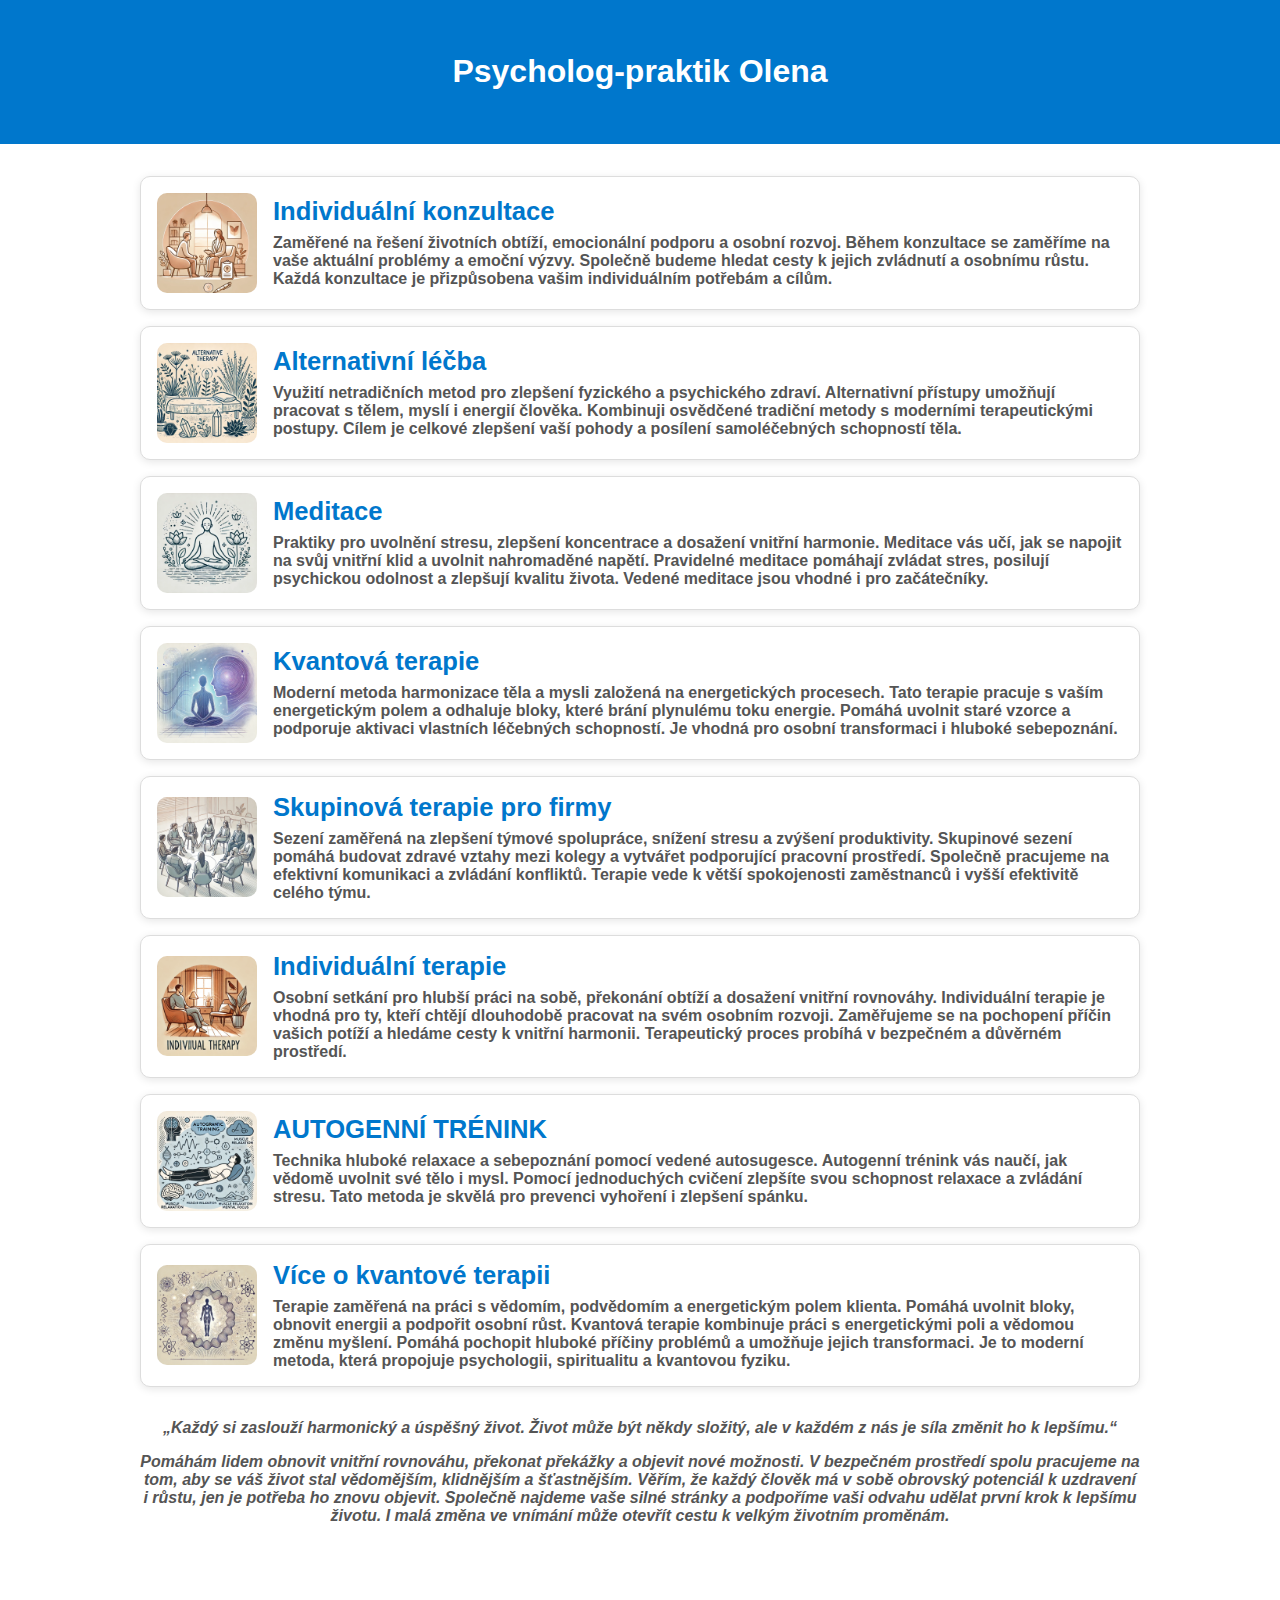
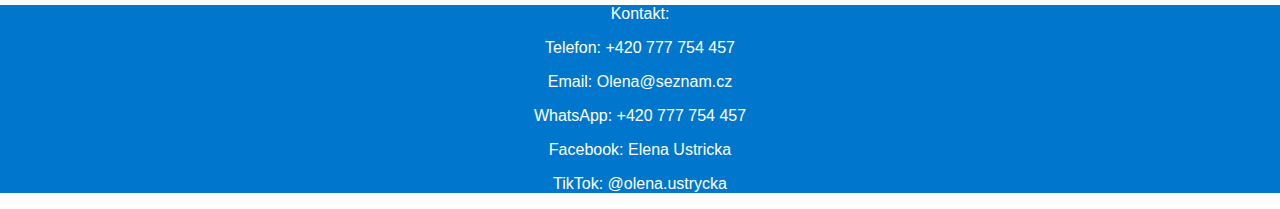
==== index.html @ 97b5c7a5 "Add files via upload" ====
<!DOCTYPE html>
<html lang="cs">
<head>
    <meta charset="UTF-8">
    <meta name="viewport" content="width=device-width, initial-scale=1.0">
    <title>Psycholog-praktik - Olena Ustrycka</title>
    <style>
        body {
            font-family: Arial, sans-serif;
            margin: 0;
            padding: 0;
            background-color: #ffffff;
            color: #333;
        }
        header {
            text-align: center;
            padding: 2rem 1rem;
            background-color: #0077cc;
        }
        .container {
            width: 90%;
            max-width: 1000px;
            margin: 0 auto;
            padding: 2rem 0;
        }
        .service {
            display: flex;
            align-items: center;
            background-color: white;
            border: 1px solid #ddd;
            border-radius: 10px;
            margin-bottom: 1rem;
            padding: 1rem;
            box-shadow: 0 2px 8px rgba(0,0,0,0.1);
        }
        .service img {
            width: 100px;
            height: 100px;
            object-fit: cover;
            margin-right: 1rem;
            border-radius: 10px;
        }
        .service-info h3 {
            margin: 0;
            font-size: 1.6rem;
            color: #0077cc;
        }
        .service-info p {
            margin: 0.5rem 0 0;
            color: #555;
            font-weight: bold;
             font-size: 1rem;
        }
        .quote {
            text-align: center;
            font-style: italic;
            margin: 2rem 0;
            color: #555;
            font-weight: bold;
        }
        .footer {
            background-color: #0077cc;
            color: white;
            text-align: center;
            padding: 1rem;
            margin-top: 2rem;
            margin: 0;
            padding: 0%;

        }
        .footer a {
            color: white;
            text-decoration: none;
        }
    </style>
</head>
<body>

<header>
    <div class="footer">
    <h1>Psycholog-praktik Olena</h1>
</header>

<div class="container">

    <div class="service">
        <img src="6.webp" alt="Individuální konzultace">
        <div class="service-info">
            <h3>Individuální konzultace</h3>
            <p>Zaměřené na řešení životních obtíží, emocionální podporu a osobní rozvoj.
                Během konzultace se zaměříme na vaše aktuální problémy a emoční výzvy.
                 Společně budeme hledat cesty k jejich zvládnutí a osobnímu růstu. 
                 Každá konzultace je přizpůsobena vašim individuálním potřebám a cílům.</p>
        </div>
    </div>

    <div class="service">
        <img src="5.webp" alt="Alternativní léčba">
        <div class="service-info">
            <h3>Alternativní léčba</h3>
            <p>Využití netradičních metod pro zlepšení fyzického a psychického zdraví.
                Alternativní přístupy umožňují pracovat s tělem, myslí i energií člověka. Kombinuji osvědčené tradiční metody s moderními terapeutickými postupy. Cílem je celkové zlepšení vaší pohody a posílení samoléčebných schopností těla.</p>
        </div>
    </div>

    <div class="service">
        <img src="4.webp" alt="Meditace">
        <div class="service-info">
            <h3>Meditace</h3>
            <p>Praktiky pro uvolnění stresu, zlepšení koncentrace a dosažení vnitřní harmonie.
                Meditace vás učí, jak se napojit na svůj vnitřní klid a uvolnit nahromaděné napětí. Pravidelné meditace pomáhají zvládat stres, posilují psychickou odolnost a zlepšují kvalitu života. Vedené meditace jsou vhodné i pro začátečníky.</p>
        </div>
    </div>

    <div class="service">
        <img src="3.webp" alt="Kvantová terapie">
        <div class="service-info">
            <h3>Kvantová terapie</h3>
            <p>Moderní metoda harmonizace těla a mysli založená na energetických procesech.
                Tato terapie pracuje s vaším energetickým polem a odhaluje bloky, které brání plynulému toku energie. Pomáhá uvolnit staré vzorce a podporuje aktivaci vlastních léčebných schopností. Je vhodná pro osobní transformaci i hluboké sebepoznání.</p>
        </div>
    </div>

    <div class="service">
        <img src="2.webp" alt="Skupinová terapie pro firmy">
        <div class="service-info">
            <h3>Skupinová terapie pro firmy</h3>
            <p>Sezení zaměřená na zlepšení týmové spolupráce, snížení stresu a zvýšení produktivity.
                Skupinové sezení pomáhá budovat zdravé vztahy mezi kolegy a vytvářet podporující pracovní prostředí. Společně pracujeme na efektivní komunikaci a zvládání konfliktů. Terapie vede k větší spokojenosti zaměstnanců i vyšší efektivitě celého týmu.</p>
        </div>
    </div>

    <div class="service">
        <img src="1.webp" alt="Individuální terapie">
        <div class="service-info">
            <h3>Individuální terapie</h3>
            <p>Osobní setkání pro hlubší práci na sobě, překonání obtíží a dosažení vnitřní rovnováhy.
                Individuální terapie je vhodná pro ty, kteří chtějí dlouhodobě pracovat na svém osobním rozvoji. Zaměřujeme se na pochopení příčin vašich potíží a hledáme cesty k vnitřní harmonii. Terapeutický proces probíhá v bezpečném a důvěrném prostředí.</p>
        </div>
    </div>

    <div class="service">
        <img src="7.webp" alt="Autogenní trénink">
        <div class="service-info">
            <h3>AUTOGENNÍ TRÉNINK</h3>
            <p>Technika hluboké relaxace a sebepoznání pomocí vedené autosugesce.
                Autogenní trénink vás naučí, jak vědomě uvolnit své tělo i mysl. Pomocí jednoduchých cvičení zlepšíte svou schopnost relaxace a zvládání stresu. Tato metoda je skvělá pro prevenci vyhoření i zlepšení spánku.</p>
        </div>
    </div>

    <div class="service">
        <img src="8.webp" alt="Kvantová terapie detailně">
        <div class="service-info">
            <h3>Více o kvantové terapii</h3>
            <p>Terapie zaměřená na práci s vědomím, podvědomím a energetickým polem klienta. Pomáhá uvolnit bloky, obnovit energii a podpořit osobní růst.
                Kvantová terapie kombinuje práci s energetickými poli a vědomou změnu myšlení. Pomáhá pochopit hluboké příčiny problémů a umožňuje jejich transformaci. Je to moderní metoda, která propojuje psychologii, spiritualitu a kvantovou fyziku.
                
                </p>
        </div>
    </div>

    <div class="quote">
        „Každý si zaslouží harmonický a úspěšný život. Život může být někdy složitý, ale v každém z nás je síla změnit ho k lepšímu.“  
    </p> Pomáhám lidem obnovit vnitřní rovnováhu, překonat překážky a objevit nové možnosti. V bezpečném prostředí spolu pracujeme na tom, aby se váš život stal vědomějším, klidnějším a šťastnějším.  
        Věřím, že každý člověk má v sobě obrovský potenciál k uzdravení i růstu, jen je potřeba ho znovu objevit. Společně najdeme vaše silné stránky a podpoříme vaši odvahu udělat první krok k lepšímu životu.  
        I malá změna ve vnímání může otevřít cestu k velkým životním proměnám.
    </div>
         </p>

</div>

<div class="footer">
    <p>Kontakt:</p>
    <p>Telefon: <a href="tel:+420777754457">+420 777 754 457</a></p>
    <p>Email: <a href="mailto:Olena@seznam.cz">Olena@seznam.cz</a></p>
    <p>WhatsApp: <a href="https://wa.me/420777754457" target="_blank">+420 777 754 457</a></p>
    <p>Facebook: <a href="https://www.facebook.com/share/1AzVaEaFmD/?mibextid=wwXIfr" target="_blank">Elena Ustricka</a></p>
    <p>TikTok: <a href="https://www.tiktok.com/@yourusername" target="_blank">@olena.ustrycka</a></p>

</div>

</body>
</html>
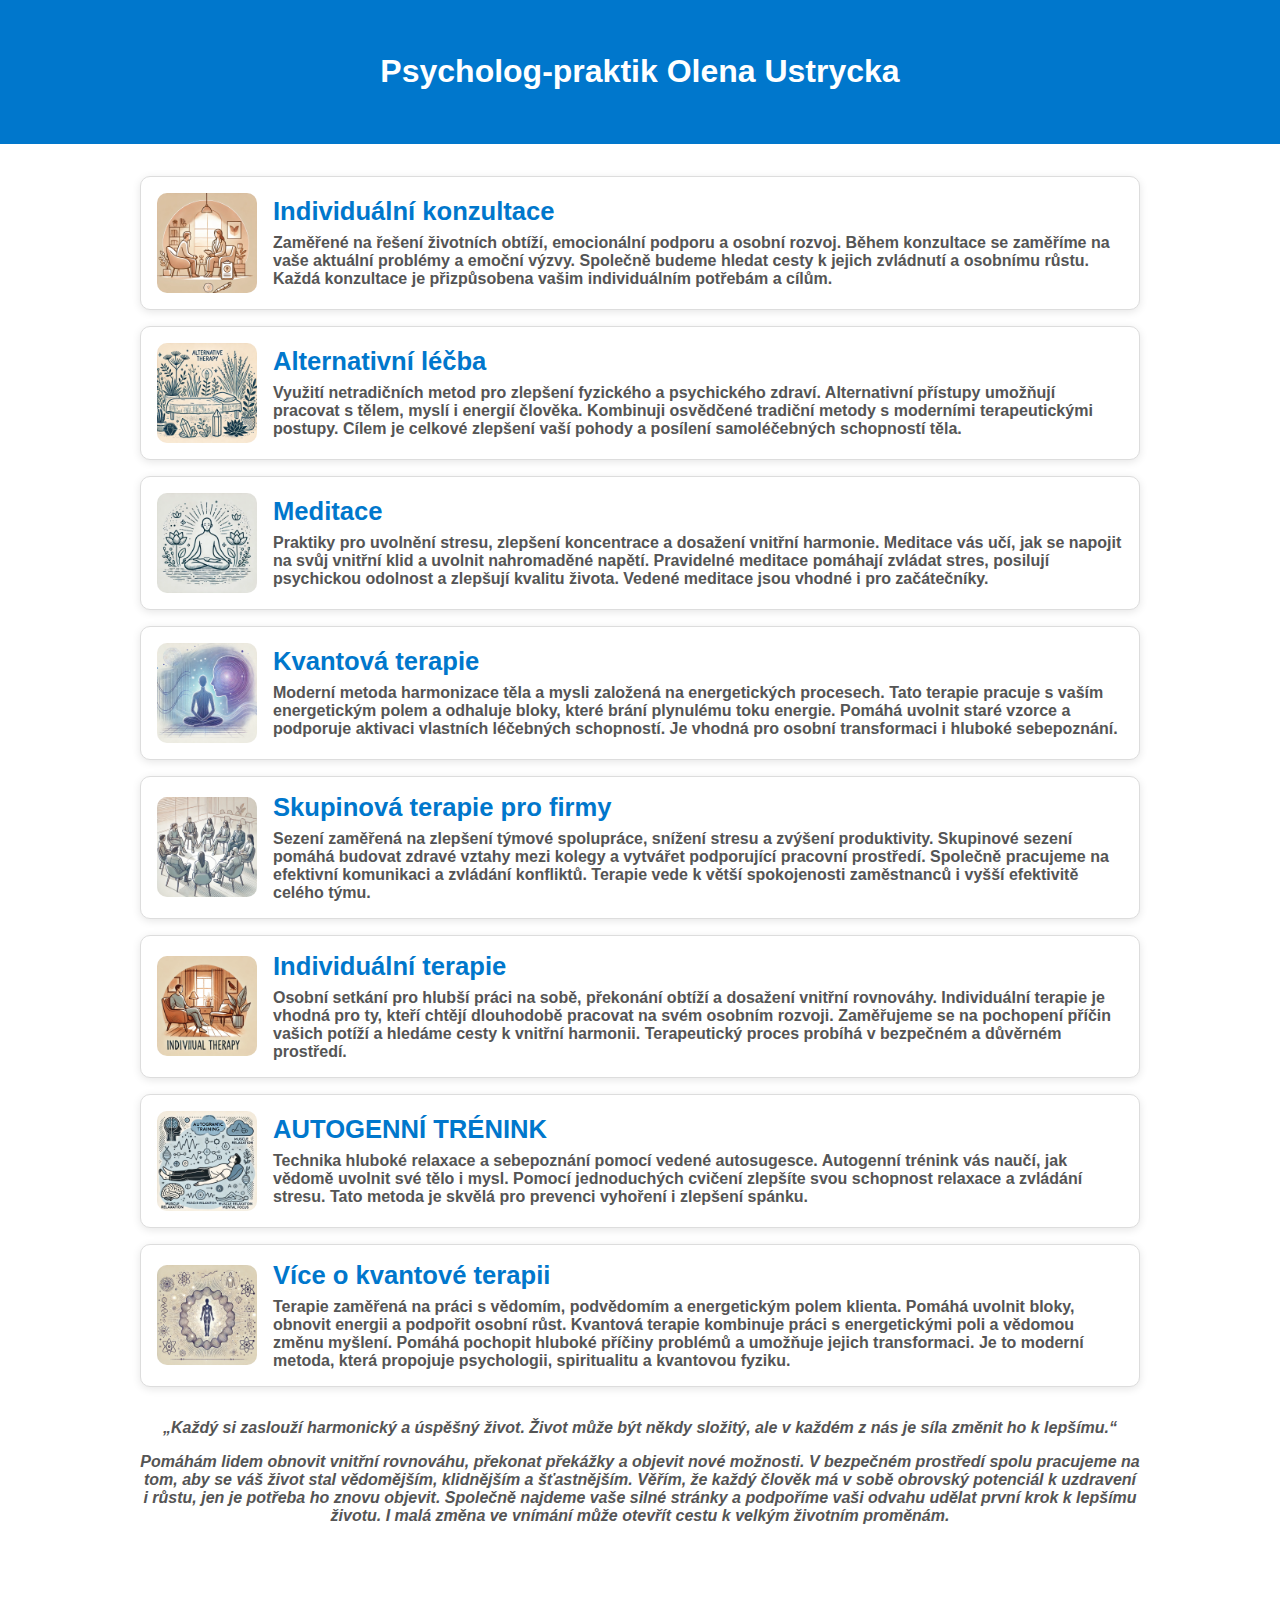
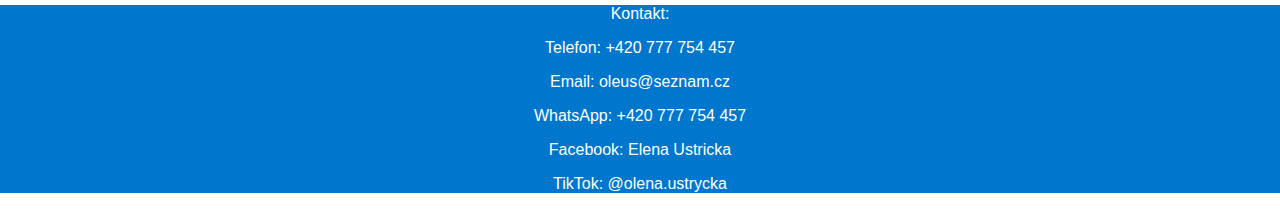
==== commit a8db1bdb: "Update index.html" ====
--- a/index.html
+++ b/index.html
@@ -78,7 +78,7 @@
 
 <header>
     <div class="footer">
-    <h1>Psycholog-praktik Olena</h1>
+    <h1>Psycholog-praktik Olena Ustrycka</h1>
 </header>
 
 <div class="container">
@@ -172,7 +172,7 @@
 <div class="footer">
     <p>Kontakt:</p>
     <p>Telefon: <a href="tel:+420777754457">+420 777 754 457</a></p>
-    <p>Email: <a href="mailto:Olena@seznam.cz">Olena@seznam.cz</a></p>
+    <p>Email: <a href="mailto:Olena@seznam.cz">oleus@seznam.cz</a></p>
     <p>WhatsApp: <a href="https://wa.me/420777754457" target="_blank">+420 777 754 457</a></p>
     <p>Facebook: <a href="https://www.facebook.com/share/1AzVaEaFmD/?mibextid=wwXIfr" target="_blank">Elena Ustricka</a></p>
     <p>TikTok: <a href="https://www.tiktok.com/@yourusername" target="_blank">@olena.ustrycka</a></p>
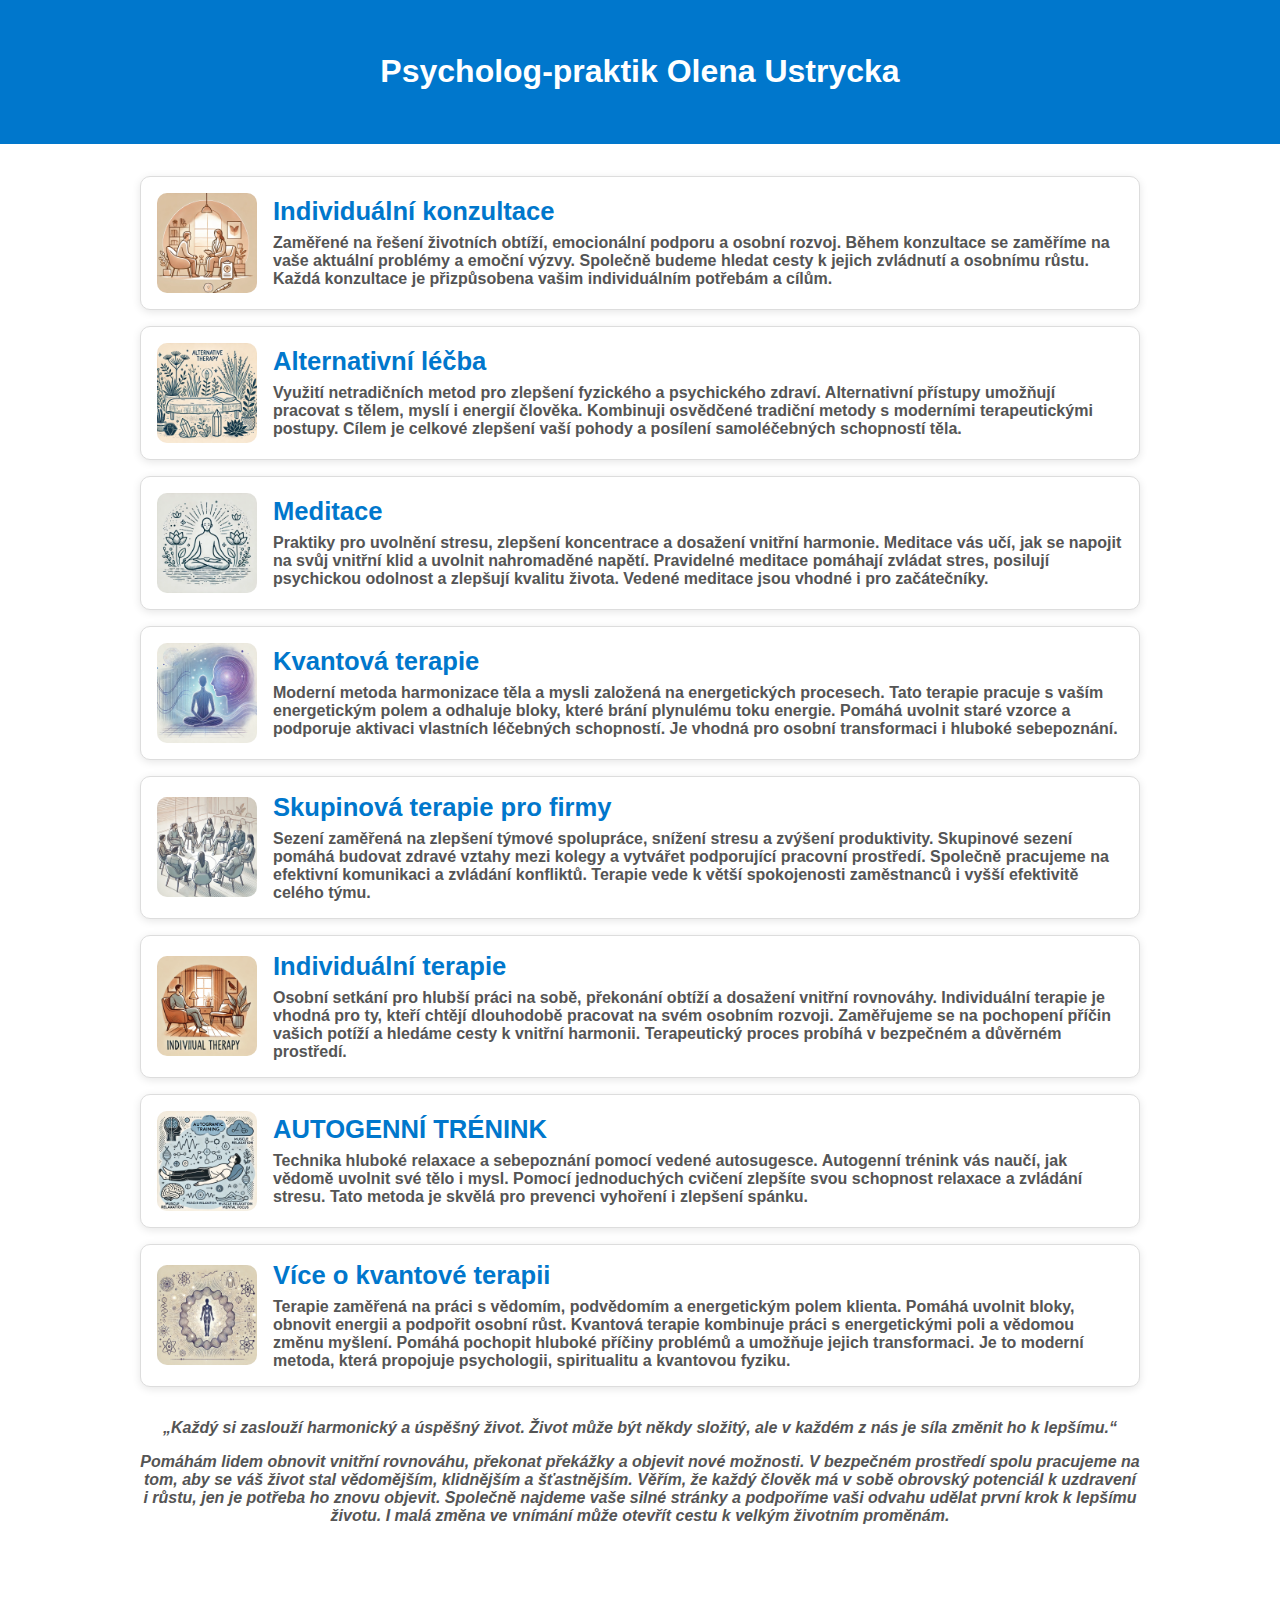
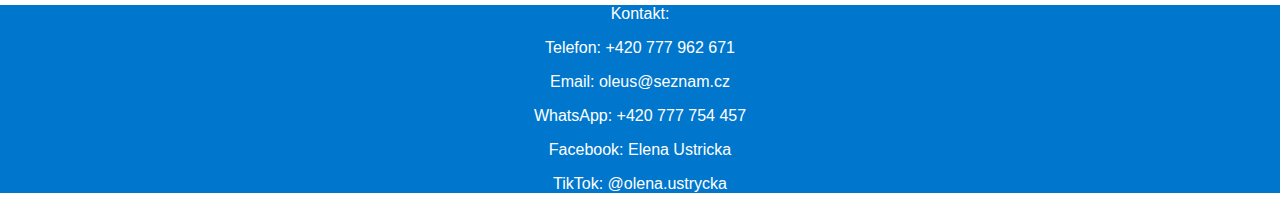
==== commit 62813af1: "Update index.html" ====
--- a/index.html
+++ b/index.html
@@ -171,7 +171,7 @@
 
 <div class="footer">
     <p>Kontakt:</p>
-    <p>Telefon: <a href="tel:+420777754457">+420 777 754 457</a></p>
+    <p>Telefon: <a href="tel:+420777754457">+420 777 962 671</a></p>
     <p>Email: <a href="mailto:Olena@seznam.cz">oleus@seznam.cz</a></p>
     <p>WhatsApp: <a href="https://wa.me/420777754457" target="_blank">+420 777 754 457</a></p>
     <p>Facebook: <a href="https://www.facebook.com/share/1AzVaEaFmD/?mibextid=wwXIfr" target="_blank">Elena Ustricka</a></p>
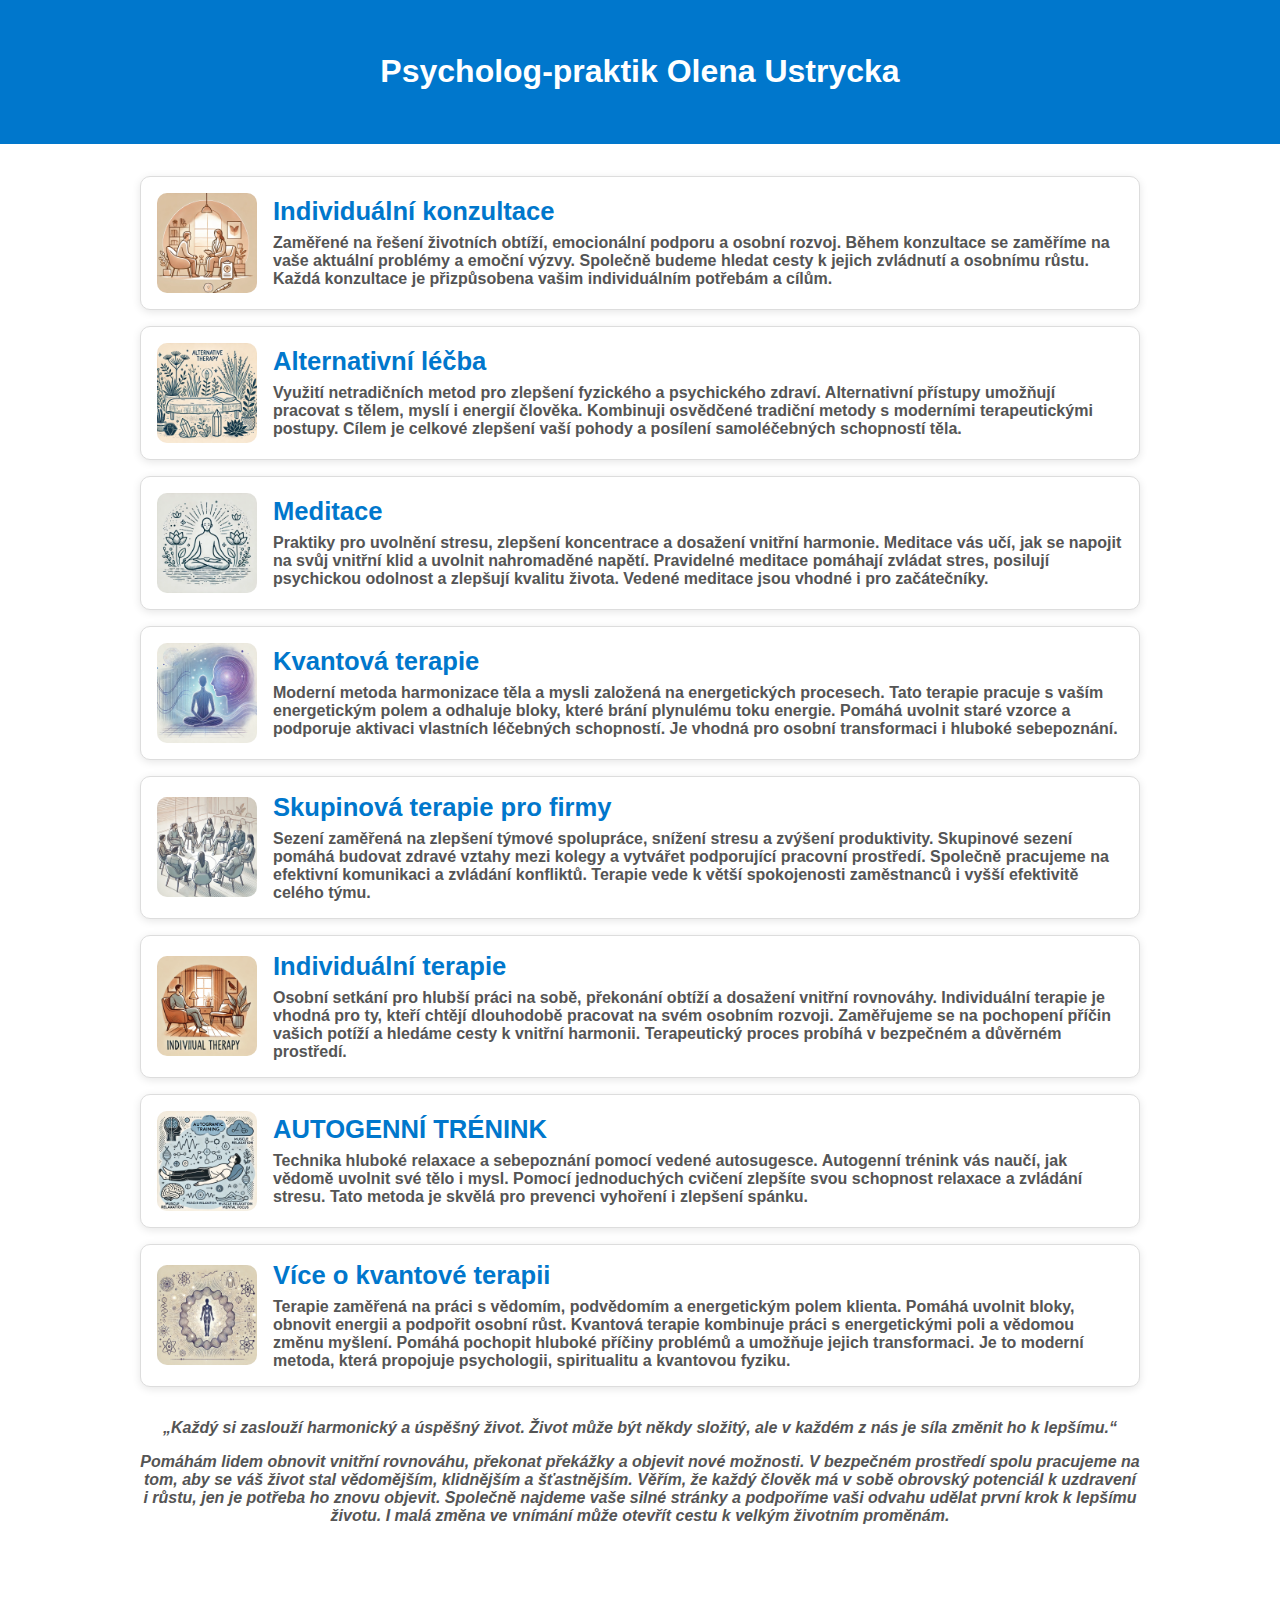
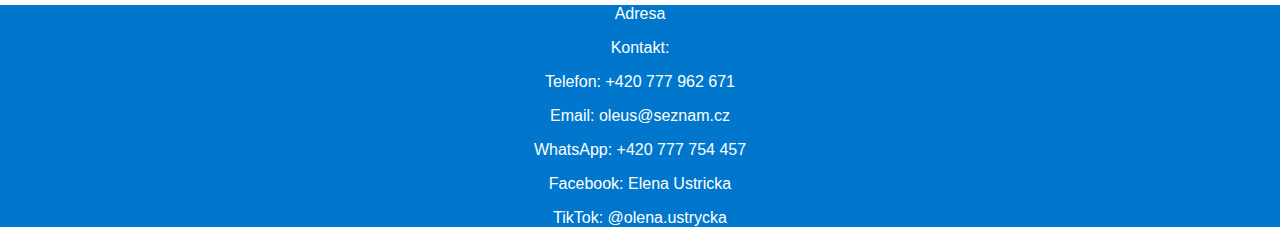
==== commit 8a0da004: "Update index.html" ====
--- a/index.html
+++ b/index.html
@@ -169,7 +169,8 @@
 
 </div>
 
-<div class="footer">
+<div class="footer">
+    <p>Adresa <a href=" https://maps.app.goo.gl/xrYKgYmFKvtULxav5?g_st=com.google.maps.preview.copy"</a></p>
     <p>Kontakt:</p>
     <p>Telefon: <a href="tel:+420777754457">+420 777 962 671</a></p>
     <p>Email: <a href="mailto:Olena@seznam.cz">oleus@seznam.cz</a></p>
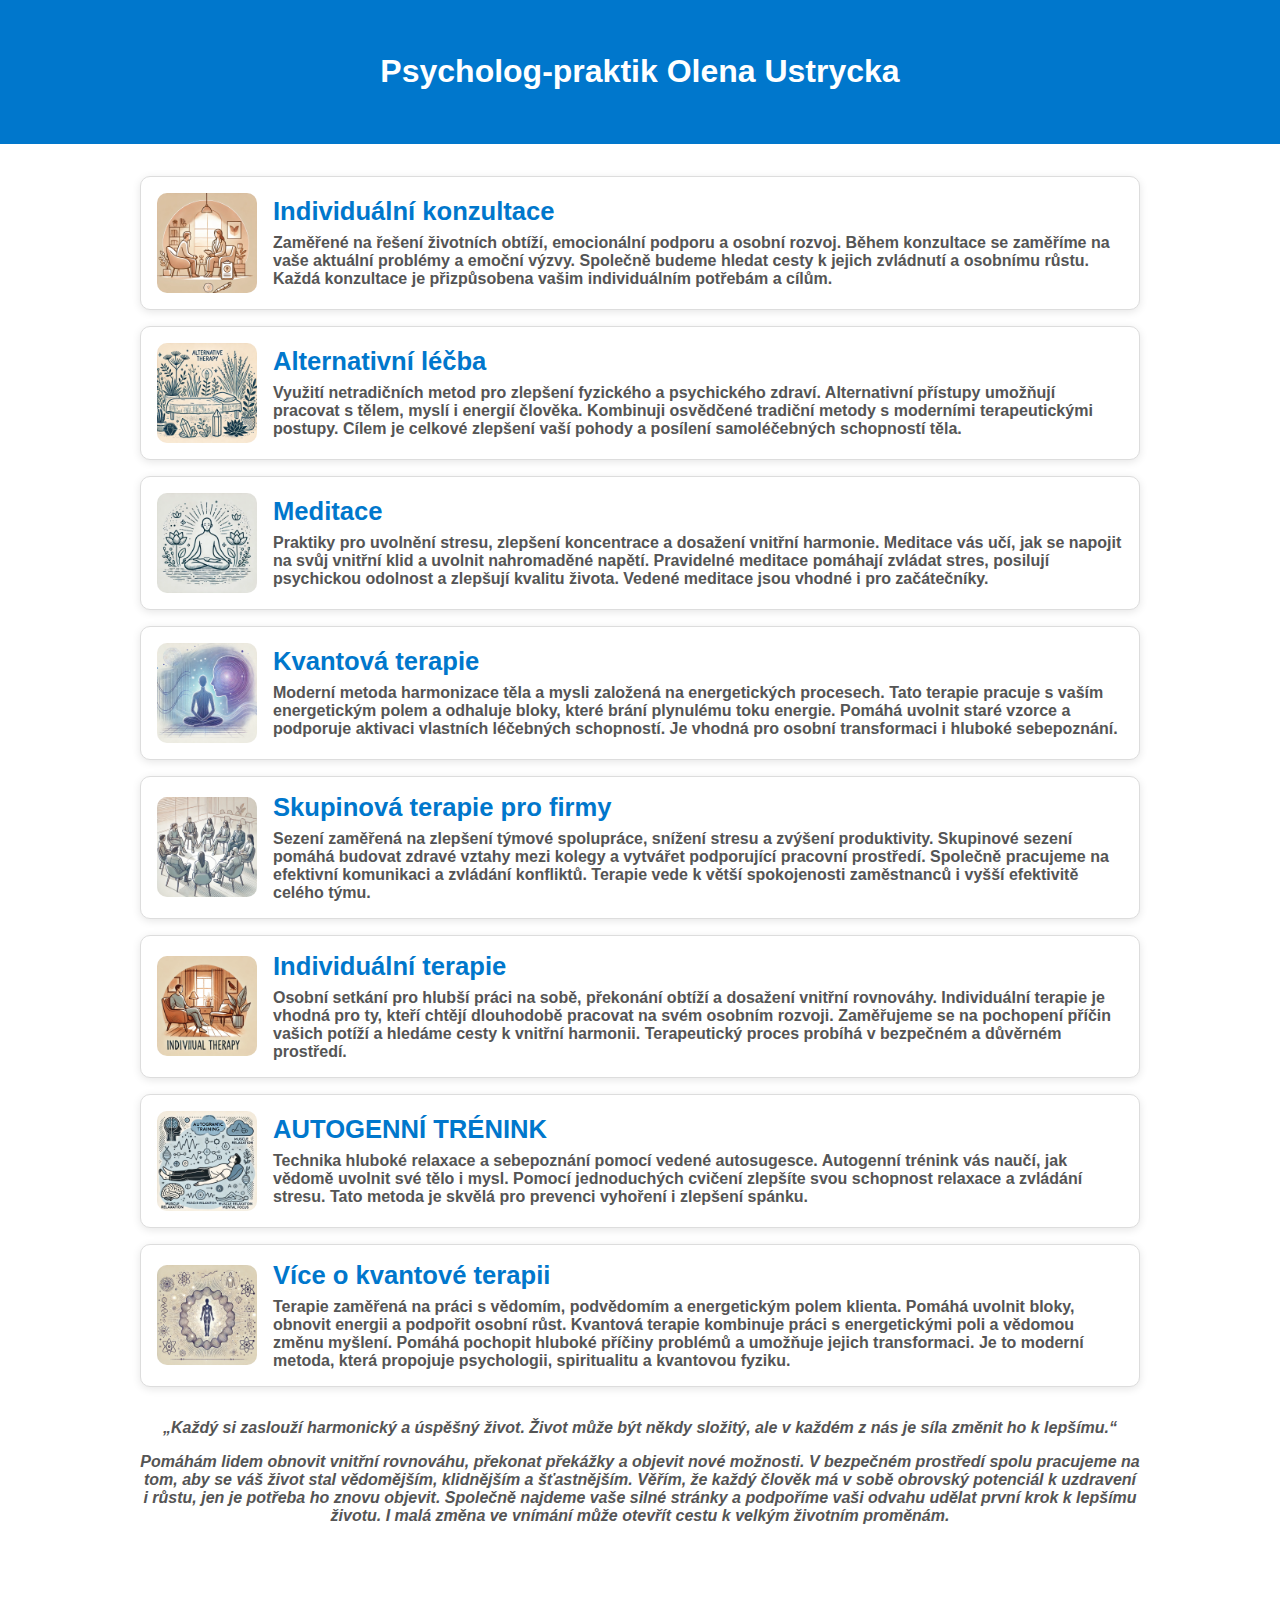
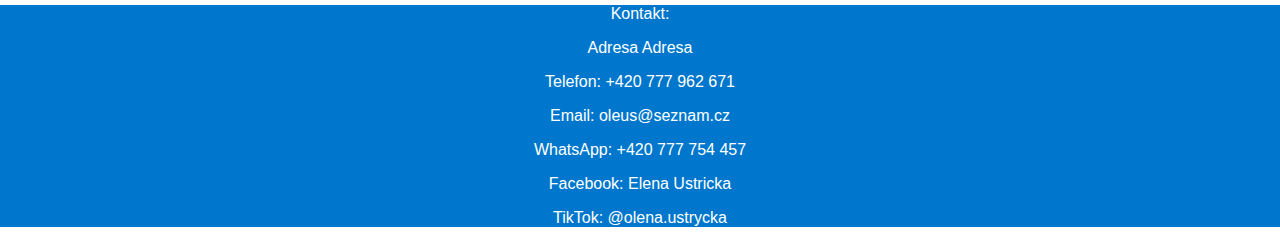
==== commit cb7f9e17: "Update index.html" ====
--- a/index.html
+++ b/index.html
@@ -169,9 +169,9 @@
 
 </div>
 
-<div class="footer">
-    <p>Adresa <a href=" https://maps.app.goo.gl/xrYKgYmFKvtULxav5?g_st=com.google.maps.preview.copy"</a></p>
-    <p>Kontakt:</p>
+<div class="footer">
+    <p>Kontakt:</p>
+    <p>Adresa <a href="https://maps.app.goo.gl/xrYKgYmFKvtULxav5?g_st=com.google.maps.preview.copy">Adresa</a></p>
     <p>Telefon: <a href="tel:+420777754457">+420 777 962 671</a></p>
     <p>Email: <a href="mailto:Olena@seznam.cz">oleus@seznam.cz</a></p>
     <p>WhatsApp: <a href="https://wa.me/420777754457" target="_blank">+420 777 754 457</a></p>
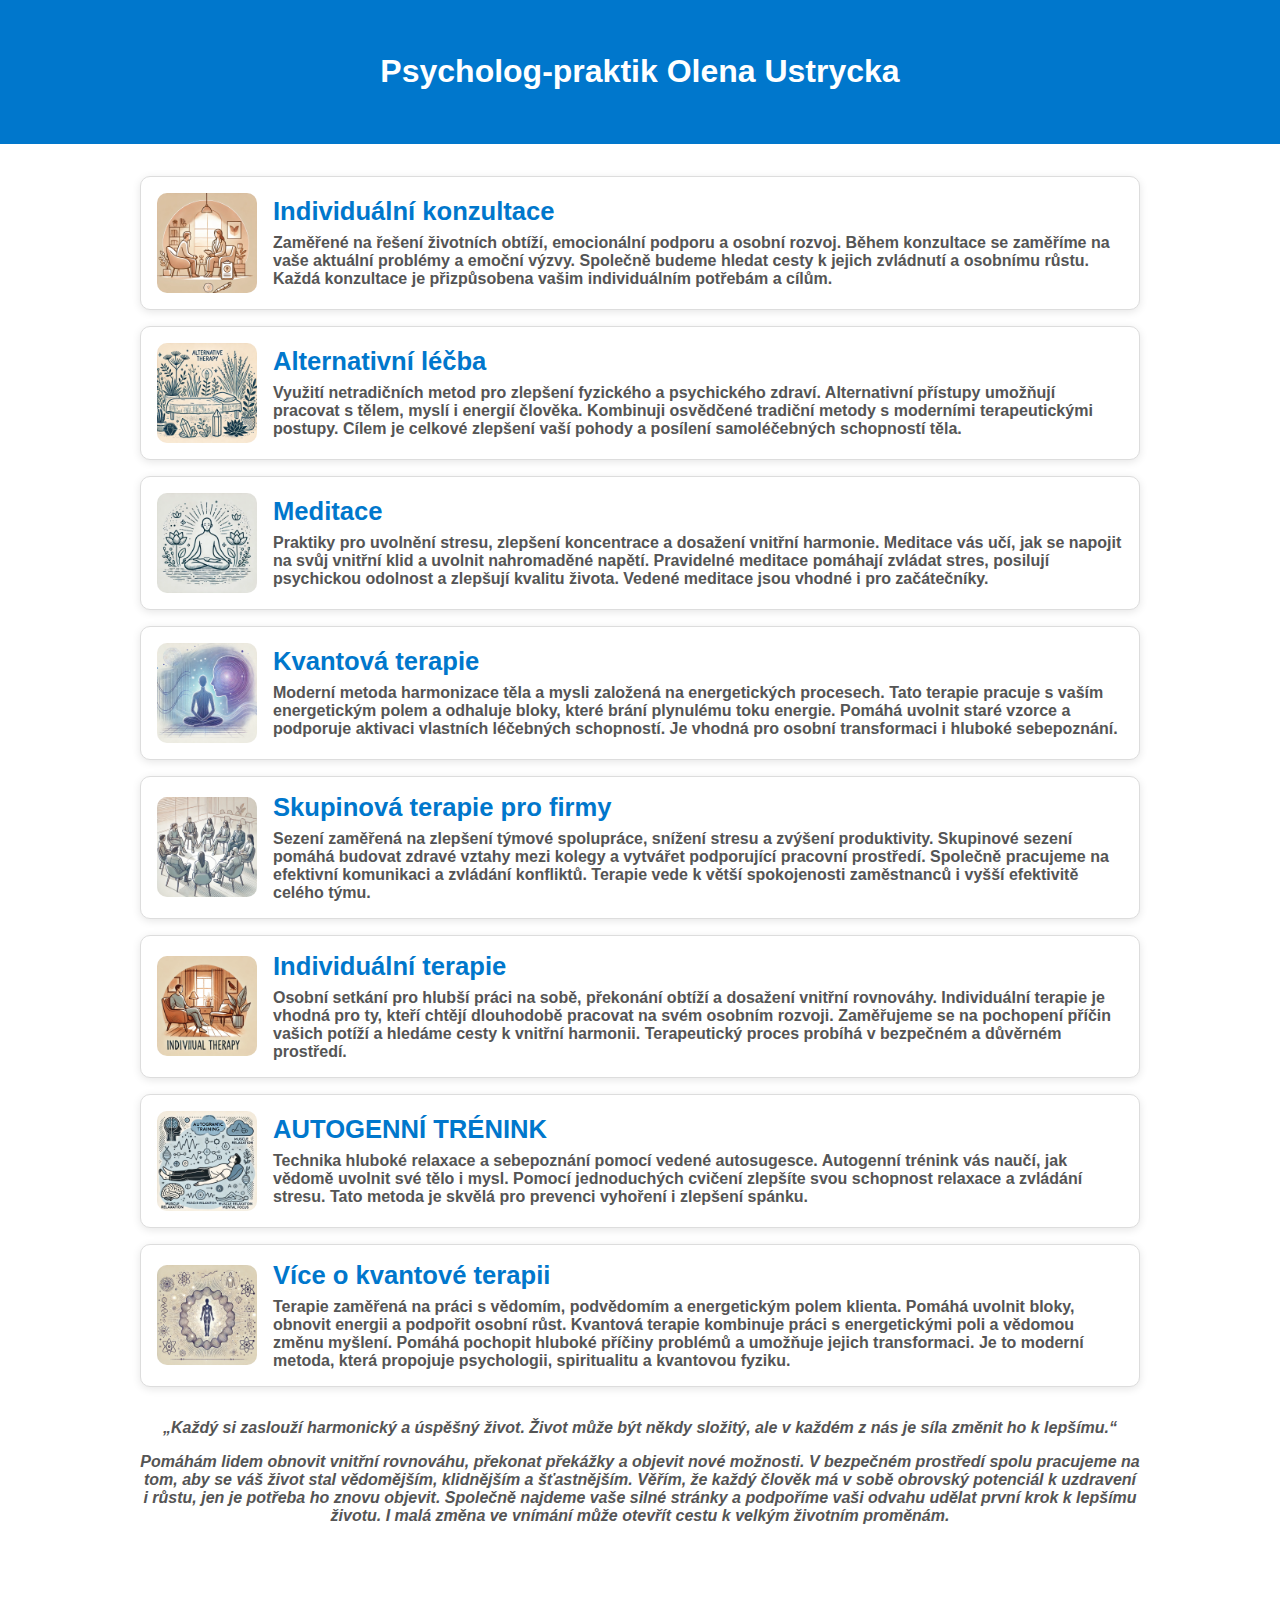
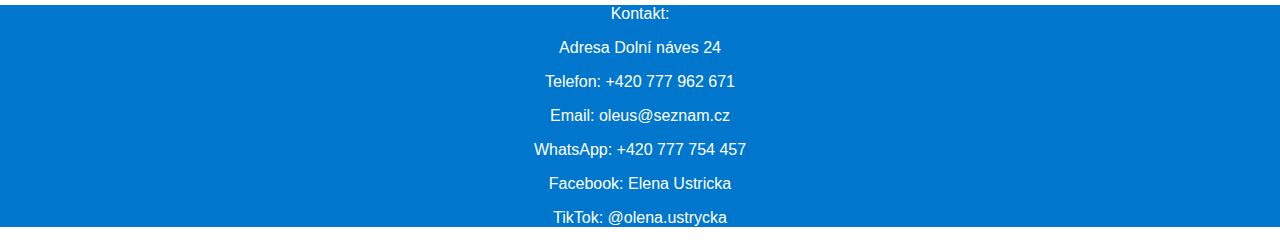
==== commit 11cac4e6: "Update index.html" ====
--- a/index.html
+++ b/index.html
@@ -171,7 +171,7 @@
 
 <div class="footer">
     <p>Kontakt:</p>
-    <p>Adresa <a href="https://maps.app.goo.gl/xrYKgYmFKvtULxav5?g_st=com.google.maps.preview.copy">Adresa</a></p>
+    <p>Adresa <a href="https://maps.app.goo.gl/xrYKgYmFKvtULxav5?g_st=com.google.maps.preview.copy">Dolní náves 24</a></p>
     <p>Telefon: <a href="tel:+420777754457">+420 777 962 671</a></p>
     <p>Email: <a href="mailto:Olena@seznam.cz">oleus@seznam.cz</a></p>
     <p>WhatsApp: <a href="https://wa.me/420777754457" target="_blank">+420 777 754 457</a></p>
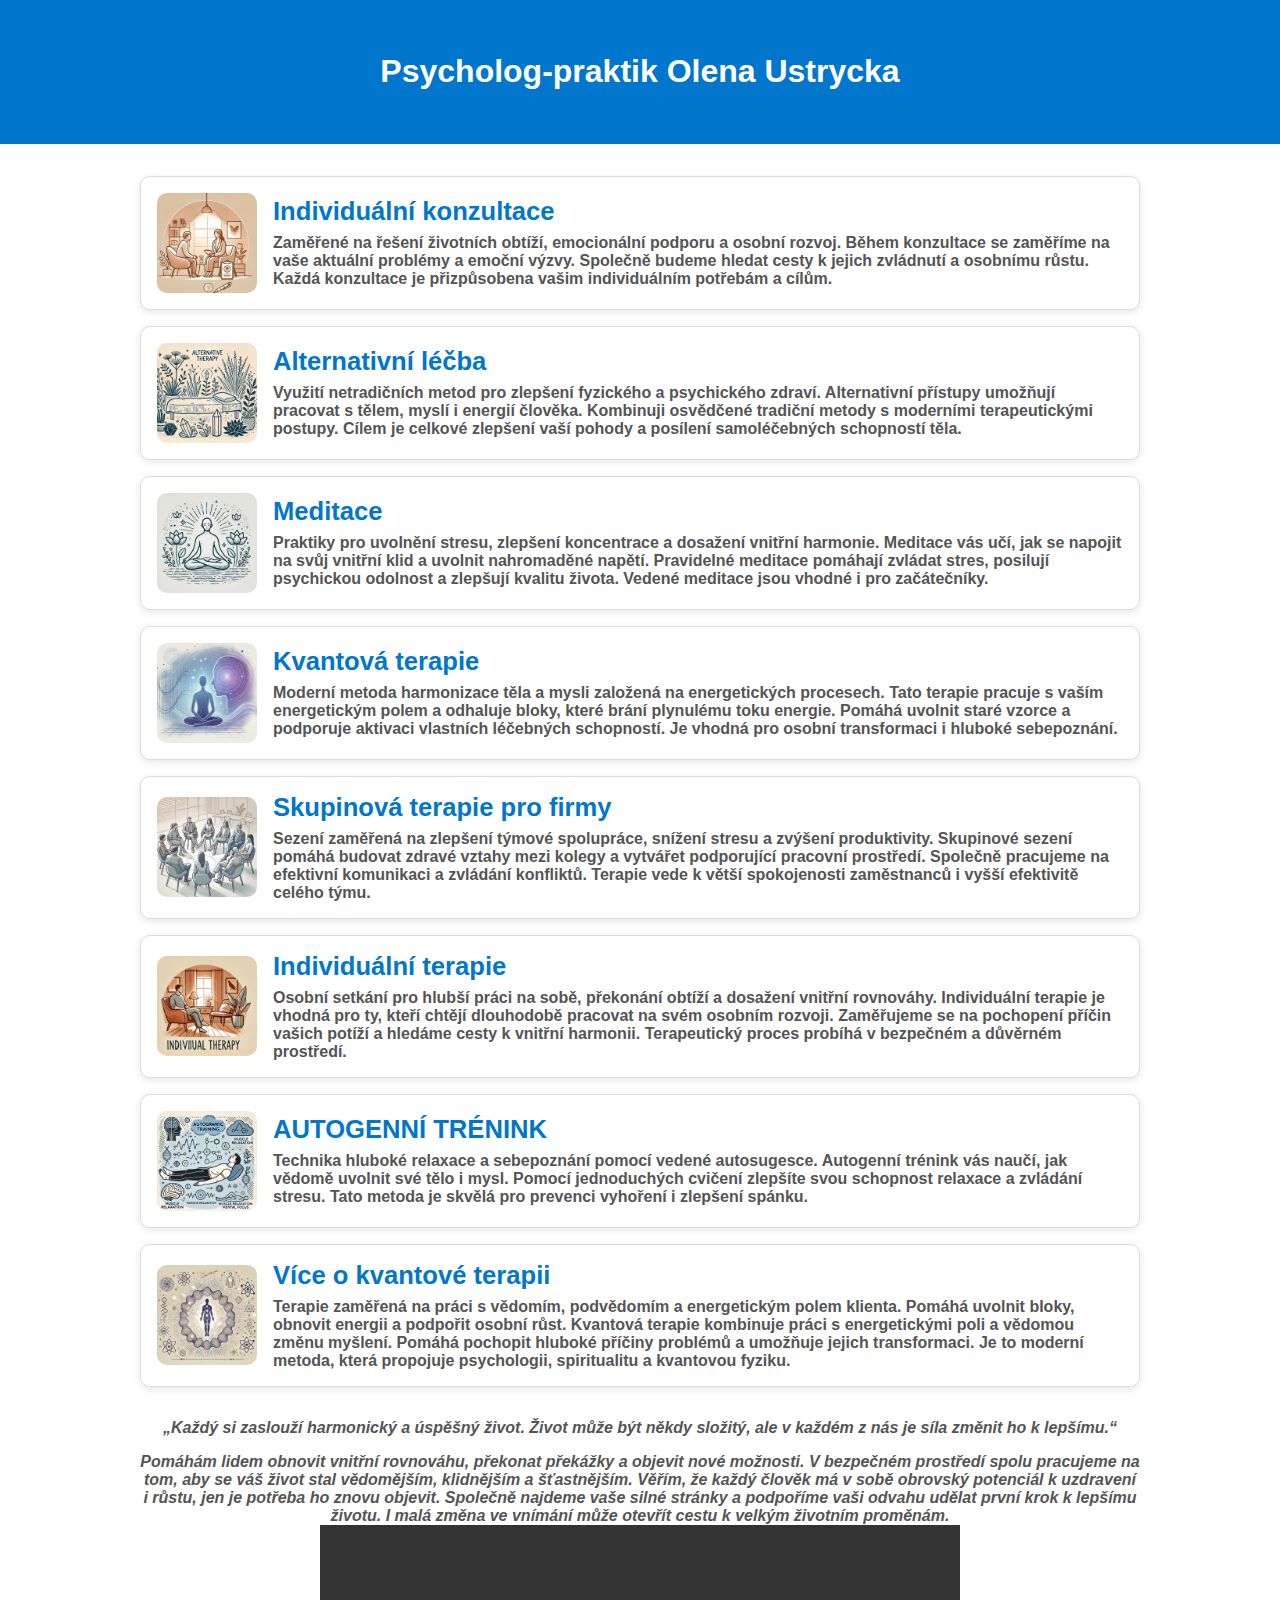
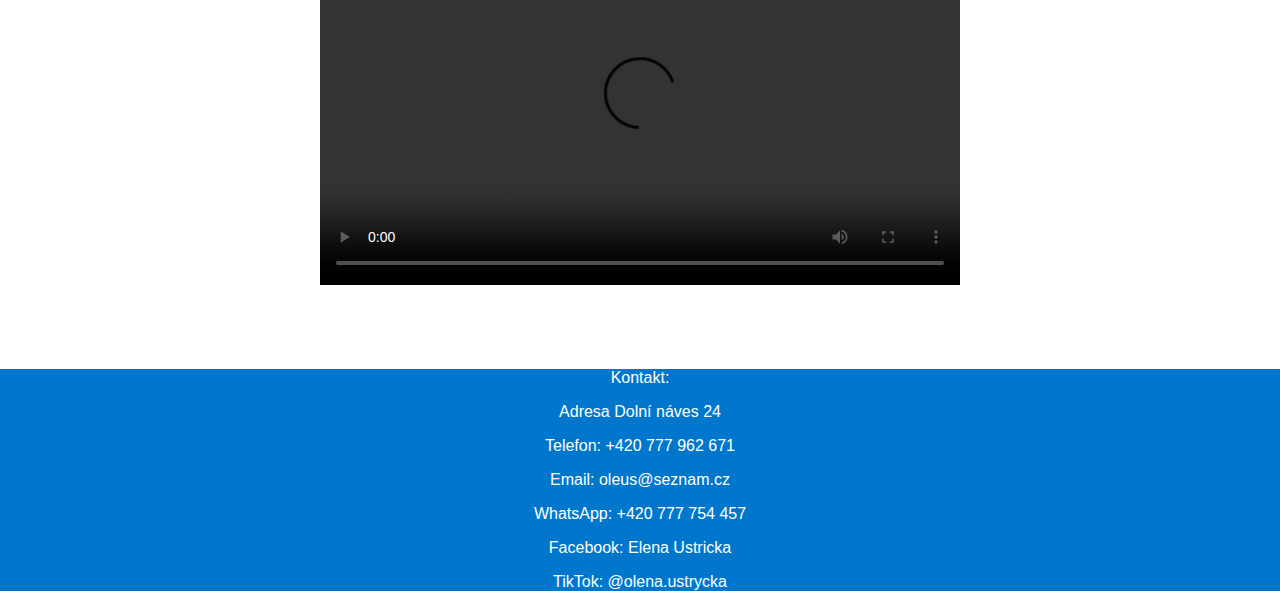
==== commit 95a963fd: "Update index.html" ====
--- a/index.html
+++ b/index.html
@@ -163,7 +163,11 @@
         „Každý si zaslouží harmonický a úspěšný život. Život může být někdy složitý, ale v každém z nás je síla změnit ho k lepšímu.“  
     </p> Pomáhám lidem obnovit vnitřní rovnováhu, překonat překážky a objevit nové možnosti. V bezpečném prostředí spolu pracujeme na tom, aby se váš život stal vědomějším, klidnějším a šťastnějším.  
         Věřím, že každý člověk má v sobě obrovský potenciál k uzdravení i růstu, jen je potřeba ho znovu objevit. Společně najdeme vaše silné stránky a podpoříme vaši odvahu udělat první krok k lepšímu životu.  
-        I malá změna ve vnímání může otevřít cestu k velkým životním proměnám.
+        I malá změna ve vnímání může otevřít cestu k velkým životním proměnám.
+        <video width="640" height="360" controls>
+  <source src="video.mp4" type="video/mp4">
+  Váš prohlížeč nepodporuje přehrávání videa.
+</video>
     </div>
          </p>
 
